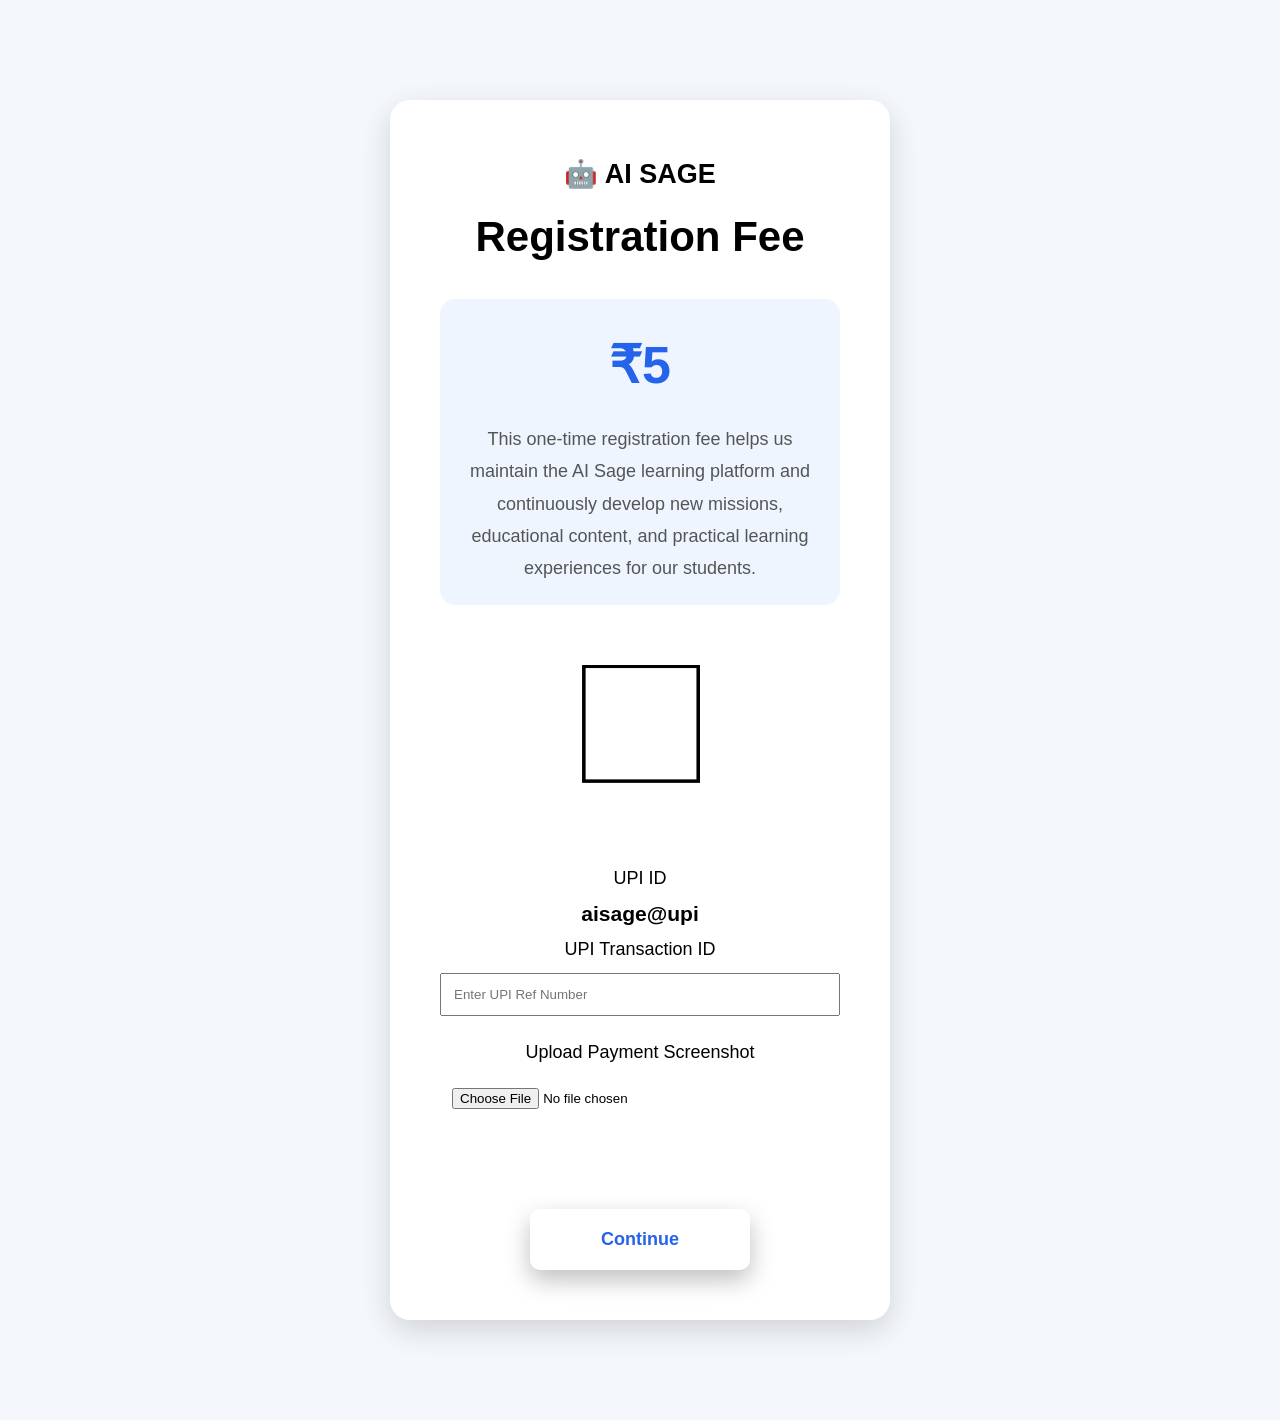
==== payment.html @ 2101b4c4 "AI Sage Genesis v1.0 - Initial Release" ====
<!DOCTYPE html>

<html lang="en">

<head>

<meta charset="UTF-8">

<meta name="viewport"
content="width=device-width, initial-scale=1.0">

<title>AI Sage Payment</title>

<link rel="stylesheet" href="css/style.css">

</head>

<body>

<section class="payment-section">

<div class="payment-card">

<h1>🤖 AI SAGE</h1>

<h2>

Registration Fee

</h2>

<div class="fee-box">

<h1>

₹5

</h1>

<p>

This one-time registration fee helps us maintain the AI Sage learning platform and continuously develop new missions, educational content, and practical learning experiences for our students.

</p>

</div>

<div class="qr-box">

<img src="images/payment_qr.png"

alt="AI Sage QR Code">

</div>

<p>

UPI ID

</p>

<h3>

aisage@upi

</h3>

<label>

UPI Transaction ID

</label>

<input

type="text"

id="transactionID"

placeholder="Enter UPI Ref Number">

<label>

Upload Payment Screenshot

</label>

<input

type="file"

id="paymentScreenshot"

accept="image/*">

<br><br>

<button

class="btn btn-primary"

id="verifyPayment">

Continue

</button>

</div>

</section>

<!-- ===================================== -->
<!-- AI Sage Loading Screen -->
<!-- ===================================== -->

<div id="loadingBox" class="loading-box">

    <h2>⏳ Verifying Payment...</h2>

    <p>Please don't close this page.</p>

    <div class="progress-bar">

        <div class="progress-fill"></div>

    </div>

</div>


<script src="js/payment.js"></script>

</body>


</html>
---- css/style.css ----
/* ===================================
   AI SAGE
   Version 0.2
=================================== */

*{
    margin:0;
    padding:0;
    box-sizing:border-box;
}

body{

    font-family:'Inter',sans-serif;

    font-size:18px;

    line-height:1.8;

}
/*==============================
Navigation
==============================*/

.navbar{

    position:fixed;

    top:0;

    left:0;

    width:100%;

    background:#0f172a;

    display:flex;

    justify-content:space-between;

    align-items:center;

    padding:18px 40px;

    z-index:1000;

}

.logo{

    color:white;

    font-size:34px;

    font-weight:700;

}

.logo span{

    color:#3B82F6;

}

.nav-links{

    display:flex;

    list-style:none;

    gap:35px;

}

.nav-links a{

    text-decoration:none;

    color:white;

    font-weight:bold;

}

.nav-links a:hover{

    color:#60a5fa;

}

/*==============================
Hero
==============================*/

/*=====================================
Hero
=====================================*/

.hero{

    min-height:90vh;

    display:flex;

    justify-content:center;

    align-items:center;

    text-align:center;

    background:linear-gradient(135deg,#16213E,#2563EB);

    color:white;

    padding:120px 40px;

}

.hero-content{

   max-width:1100px;

}

.hero h1{

    font-size:68px;

    font-family:'Poppins',sans-serif;

    margin-bottom:25px;

}

.hero h2{

    font-size:34px;

    font-weight:500;

    line-height:1.5;

    margin-bottom:35px;

}

.hero p{

    font-size:22px;

    line-height:2.2;

    margin-bottom:25px;

}

.hero-highlight{

    font-size:24px;

    font-weight:600;

    color:#FACC15;

    margin-top:20px;

}


.hero-buttons{

    margin-top:50px;

    display:flex;

    justify-content:center;

    gap:25px;

    flex-wrap:wrap;

}


.hero-list{

    list-style:none;

    margin:40px auto;

    width:fit-content;

    text-align:left;

    padding:0;

}

.hero-list li{


    font-size:20px;

    margin:18px 0;

    position:relative;

    padding-left:35px;

    line-height:1.8;

}

.hero-list li::before{

    content:"✓";

    color:#22C55E;

    font-weight:bold;

    position:absolute;

    left:0;

}


.hero-subtitle{

    display:flex;

    flex-direction:column;

    gap:10px;

    margin:35px 0;

}

.hero-subtitle p{

    font-family:'Poppins',sans-serif;

    font-size:34px;

    font-weight:500;

    margin:0;

}


.btn{

    display:inline-block;

    margin-top:35px;

    padding:18px 42px;

    border-radius:10px;

    text-decoration:none;

    font-family:'Poppins',sans-serif;

    font-size:18px;

    font-weight:600;

    transition:all .3s ease;

    cursor:pointer;

    min-width:220px;

    text-align:center;

}

.btn-primary{

    background:#ffffff;

    color:#2563EB;

    border:2px solid #ffffff;

    box-shadow:0 10px 25px rgba(0,0,0,.25);

}


.btn-primary:hover{

    background:#2563EB;

    color:#ffffff;

    border:2px solid #ffffff;

    transform:translateY(-4px);

}

.btn-secondary{

    background:transparent;

    color:white;

    border:2px solid white;

}

.btn-secondary:hover{

    background:white;

    color:#2563EB;

}


.btn:hover{

    background:#dbeafe;

    transform:translateY(-3px);

}


/*=====================================
Why AI Sage
=====================================*/

.why-ai{

    padding:90px 60px;

    background:white;

    text-align:center;

}

.why-ai h2{

    font-size:42px;

    color:#0f172a;

    margin-bottom:20px;

}

.section-text{

    font-size:20px;

    color:#475569;

    margin-bottom:60px;

}

section h2{

    font-size:42px;

    font-weight:700;

}

.success-section{

    min-height:100vh;

    display:flex;

    justify-content:center;

    align-items:center;

    background:#eef3fb;

}

.success-card{

    background:white;

    width:650px;

    padding:50px;

    border-radius:20px;

    text-align:center;

    box-shadow:0 10px 25px rgba(0,0,0,.12);

}

.success-card h1{

    color:#2f62ff;

    margin-bottom:48px;

}

.success-list{

    margin:35px 0;

    line-height:2;

    font-size:18px;

}


.success-badge{

    display:inline-block;

    background:#eafaf0;

    color:#1d7a3d;

    padding:10px 24px;

    border-radius:25px;

    font-weight:600;

    margin:25px 0;

}

.success-card .btn{

    background:#2f62ff;

    color:white;

    padding:16px 36px;

    border-radius:10px;

    text-decoration:none;

    font-weight:600;

    transition:.3s;

}

.success-card .btn:hover{

    background:#1f4fe0;

    transform:translateY(-3px);

}


.success-divider{

    width:120px;

    margin:35px auto;

    border:0;

    height:2px;

    background:#2f62ff;

    opacity:.2;

}



.sucess-icon
{
    font-size:55px;
}



.card-container{

    display:grid;

    grid-template-columns:repeat(auto-fit,minmax(250px,1fr));

    gap:30px;

}

.card{

    background:#f8fafc;

    padding:35px;

    border-radius:15px;

    transition:0.3s;

    box-shadow:0px 10px 25px rgba(0,0,0,0.08);

}

.card:hover{

    transform:translateY(-10px);

}

.card h3{

    margin-bottom:20px;

    color:#2563eb;

}

.card p{

    color:#475569;

    line-height:1.7;

}

/*=====================================
Learning Journey
=====================================*/

.journey{

    background:#eef4ff;

    padding:90px 60px;

    text-align:center;

}

.timeline{

    display:grid;

    grid-template-columns:repeat(auto-fit,minmax(220px,1fr));

    gap:30px;

    margin-top:60px;

}

.step{

    background:white;

    border-radius:15px;

    padding:30px;

    box-shadow:0 8px 20px rgba(0,0,0,0.08);

    transition:.3s;

}

.step:hover{

    transform:translateY(-8px);

}

.circle{

    width:70px;

    height:70px;

    background:#2563eb;

    color:white;

    border-radius:50%;

    display:flex;

    justify-content:center;

    align-items:center;

    font-size:28px;

    font-weight:bold;

    margin:auto;

    margin-bottom:20px;

}

.step h3{

    margin-bottom:15px;

    color:#0f172a;

}




.step p{

    color:#475569;

    line-height:1.6;

}

/*=====================================
Featured Missions
=====================================*/

.missions{

    padding:120px 80px;

    background:#f8fafc;

    text-align:center;

}

.mission-grid{

    display:grid;

    grid-template-columns:repeat(3,1fr);

    gap:35px;

    margin-top:60px;

}

.mission-card{

    background:#ffffff;

    border-radius:18px;

    padding:35px 25px;

    box-shadow:0 8px 25px rgba(0,0,0,0.08);

    display:flex;

    flex-direction:column;

    justify-content:space-between;

    align-items:center;

    min-height:360px;

    transition:0.3s;

}

.mission-card:hover{

    transform:translateY(-8px);

    box-shadow:0 18px 40px rgba(0,0,0,0.15);

}

.mission-icon{

    font-size:52px;

    margin-bottom:20px;

}

.mission-card h3{

    margin-bottom:20px;

    color:#2563EB;

}

.mission-card p{

    line-height:1.8;

    margin-bottom:30px;

}


/*=====================================
AI Sage by Numbers
=====================================*/

.stats{

    background:#ffffff;

    padding:120px 80px;

    text-align:center;

}

.stats-grid{

    display:grid;

    grid-template-columns:repeat(auto-fit,minmax(220px,1fr));

    gap:30px;

    margin-top:60px;

}

.stat-card{

    background:#f8fafc;

    border-radius:18px;

    padding:40px;

    box-shadow:0 10px 25px rgba(0,0,0,.08);

    transition:.3s;

}

.stat-card:hover{

    transform:translateY(-6px);

}

.stat-card h3{

    font-size:48px;

    color:#2563EB;

    margin-bottom:15px;

}

.stat-card p{

    font-size:18px;

    color:#475569;

}

.stat-icon{

    font-size:40px;

    margin-bottom:15px;

}

/*=============================================
                FOOTER
=============================================*/

.footer{

    background:#10182b;

    color:white;

    padding:70px 80px 25px;

}


.footer-container{

    display:grid;

    grid-template-columns:repeat(auto-fit,minmax(220px,1fr));

    gap:50px;

}


.footer-column h2{
    font-size:30px;
    color:#4f8cff;
    margin-bottom:20px;
}


.footer-column h2::after{

    content:"";

    display:block;

    width:70px;

    height:3px;

    background:#4f8cff;

    margin-top:10px;

}


.footer-column h3{

    margin-bottom:20px;

    color:#ffffff;

}


.footer-column p{

    color:#d0d6e5;

    line-height:1.8;

}


.footer-tagline{

    color:#ffd54f;

    font-weight:bold;

    margin-bottom:15px;

}


.footer-column ul{

    list-style:none;

    padding:0;

}


.footer-column li{

    margin-bottom:12px;

}


.footer-column a{

    transition:0.3s;

}

.footer-column a:hover{

    color:#4f8cff;

    padding-left:8px;

}

.footer hr{

    margin:45px 0 25px;

    border:none;

    height:1px;

    background:#33415c;

}


.footer-bottom{

    display:flex;

    justify-content:space-between;

    flex-wrap:wrap;

    gap:15px;

    color:#c5cde0;

    font-size:15px;

}

/*==============================
Payment Page
===============================*/

.payment-section{

padding:100px 20px;

display:flex;

justify-content:center;

background:#f4f7fc;

min-height:100vh;

}

.payment-card{

background:white;

padding:50px;

border-radius:20px;

max-width:500px;

width:100%;

text-align:center;

box-shadow:0 10px 30px rgba(0,0,0,0.15);

}

.payment-card img{

width:250px;

margin:25px auto;

display:block;

}

.payment-card input{

width:100%;

padding:12px;

margin-top:8px;

margin-bottom:20px;

}

/*=========================================
AI Sage Loading Screen
=========================================*/

.loading-box{

    display:none;

    position:fixed;

    top:0;

    left:0;

    width:100%;

    height:100%;

    background:rgba(0,0,0,0.65);

    z-index:9999;

    justify-content:center;

    align-items:center;

    flex-direction:column;

    color:white;

    font-family:Poppins, sans-serif;

}

.progress-bar{

    width:320px;

    height:16px;

    background:#ddd;

    border-radius:30px;

    margin-top:25px;

    overflow:hidden;

}

.progress-fill{

    width:0%;

    height:100%;

    background:#3b82f6;

    animation:loadingAnimation 2s linear infinite;

}

@keyframes loadingAnimation{

    0%{

        width:0%;

    }

    100%{

        width:100%;

    }

}

/*=========================================
Watch Demo Page
=========================================*/

.watch-section{

    display:flex;

    justify-content:center;

    padding:70px 20px;

    background:#eef3fb;

}

.watch-card{

    background:white;

    max-width:1050px;

    width:100%;

    padding:50px;

    border-radius:20px;

    text-align:center;

    box-shadow:0 12px 30px rgba(0,0,0,.15);

}

.watch-card h2{

    color:#2f62ff;

    margin-bottom:20px;

}

.watch-card video{

    width:100%;

    max-width:800px;

    border-radius:18px;

    margin:25px 0;

    box-shadow:0 8px 20px rgba(0,0,0,.18);

}

.mission-list{

    list-style:none;

    padding:0;

    font-size:18px;

    line-height:2;

}

/*=========================================
Welcome Message
=========================================*/

.welcome-heading{

    color:#2f62ff;

    margin-top:20px;

    margin-bottom:10px;

    font-size:24px;

}

.welcome-message{

    font-size:17px;

    line-height:1.8;

    color:#555;

    margin-bottom:25px;

}

/*=========================================
Mission Progress Card
=========================================*/

.progress-card{

    background:#f8fbff;

    border:1px solid #dce8ff;

    border-radius:15px;

    padding:15px 20px;

    margin:20px 0;

    box-shadow:0 4px 10px rgba(0,0,0,.08);

}

.progress-card h3{

    color:#2f62ff;

    margin:0 0 10px 0;

}

.progress-list{

    list-style:none;

    padding:0;

    margin:0;

    display:inline-block;

    text-align:left;

}

.progress-list li{

    padding:3px 0;

    font-size:16px;

    line-height:1.4;

}

/*=========================================
Mission Buttons
=========================================*/

.mission-buttons{

    margin-top:30px;

}

.btn-secondary{

    display:inline-block;

    padding:12px 24px;

    border-radius:10px;

    background:#f5f5f5;

    color:#333;

    text-decoration:none;

    font-weight:600;

    border:1px solid #ddd;

    transition:.3s;

}

.btn-secondary:hover{

    background:#e9e9e9;

}

/*=========================================
Registration Page
=========================================*/

.register-section{

    display:flex;

    justify-content:center;

    align-items:center;

    min-height:100vh;

    background:#eef3fb;

    padding:40px 20px;

}

.register-card{

    background:white;

    width:100%;

    max-width:750px;

    padding:45px;

    border-radius:20px;

    box-shadow:0 12px 30px rgba(0,0,0,.15);

}

.register-card h1{

    text-align:center;

    margin-bottom:10px;

}

.register-card h2{

    text-align:center;

    color:#2f62ff;

    margin-bottom:15px;

}

.register-subtitle{

    text-align:center;

    color:#555;

    line-height:1.7;

    margin-bottom:35px;

}


.register-card label{

    display:block;

    margin-top:18px;

    margin-bottom:8px;

    font-weight:600;

}

.register-card input,

.register-card select{

    width:100%;

    padding:14px;

    border:1px solid #d0d7e2;

    border-radius:10px;

    font-size:16px;

    box-sizing:border-box;

    transition:.3s;

}

.register-card input:focus,

.register-card select:focus{

    outline:none;

    border-color:#2f62ff;

    box-shadow:0 0 8px rgba(47,98,255,.20);

}

.register-card button{

    width:100%;

    margin-top:35px;

    padding:16px;

    border:none;

    border-radius:10px;

    background:#2f62ff;

    color:white;

    font-size:18px;

    font-weight:600;

    cursor:pointer;

    transition:.3s;

}

.register-card button:hover{

    background:#1f4ed8;

    transform:translateY(-2px);

}

/*=========================================
Registration Progress
=========================================*/

.step-progress{

    display:flex;

    justify-content:space-between;

    margin:30px 0;

    padding:15px;

    background:#f4f8ff;

    border-radius:12px;

    font-size:14px;

    font-weight:600;

}

.step-progress span{

    color:#888;

}

.active-step{

    color:#2f62ff !important;

}

.footer-text{

    margin-top:25px;

    text-align:center;

    color:#777;

    font-size:13px;

}

/*=========================================================
                    FOOTER
=========================================================*/

.footer{

    background:#0f172a;

    color:#ffffff;

    padding:60px 8% 25px;

    margin-top:70px;

}

.footer-container{

    display:grid;

    grid-template-columns:repeat(auto-fit,minmax(220px,1fr));

    gap:40px;

}

.footer-column h2{

    margin-bottom:15px;

    color:#ffffff;

}

.footer-column h3{

    margin-bottom:15px;

    color:#60a5fa;

}

.footer-tagline{

    color:#93c5fd;

    font-weight:600;

    margin-bottom:15px;

}

.footer-column p{

    color:#cbd5e1;

    line-height:1.8;

}

.footer-column ul{

    list-style:none;

    padding:0;

}

.footer-column ul li{

    margin-bottom:12px;

    color:#cbd5e1;

}

.footer-column a{

    color:#cbd5e1;

    text-decoration:none;

    transition:.3s;

}

.footer-column a:hover{

    color:#60a5fa;

}

.footer hr{

    margin:40px 0 25px;

    border:none;

    border-top:1px solid rgba(255,255,255,0.15);

}

.footer-bottom{

    text-align:center;

}

.footer-bottom p{

    margin:8px 0;

    color:#cbd5e1;

}

.footer-powered{

    margin-top:25px;

    padding-top:20px;

    border-top:1px solid rgba(255,255,255,0.10);

    font-size:14px;

    color:#94a3b8;

    line-height:1.8;

}

/*======================================
Registration Fee
======================================*/

.fee-box{

    background:#eef5ff;

    border-radius:15px;

    padding:20px;

    margin:25px 0;

}

.fee-box h1{

    color:#2563EB;

    font-size:52px;

    margin-bottom:10px;

}

.fee-box p{

    color:#555;

    line-height:1.8;

}

.student-id-card{

    margin:30px auto;

    padding:25px;

    border-radius:15px;

    background:#eef5ff;

    border:2px dashed #2563EB;

}

.student-id-card h3{

    color:#666;

    margin-bottom:12px;

}

.student-id-card h2{

    color:#2563EB;

    font-size:34px;

    letter-spacing:2px;

}

/*=========================================
Legal Footer
=========================================*/

.footer-column ul li a{

    color:#cbd5e1;

    text-decoration:none;

    transition:.3s;

}

.footer-column ul li a:hover{

    color:#60a5fa;

}

/*=========================================
Student ID Information
=========================================*/

.student-id-info{

    margin-top:35px;

    padding:25px;

    background:#f8fbff;

    border-radius:15px;

    border-left:5px solid #2563EB;

    text-align:left;

}

.student-id-info h4{

    color:#2563EB;

    margin-bottom:15px;

}

.student-id-info p{

    color:#555;

    line-height:1.8;

    margin-bottom:18px;

}

.student-id-info ul{

    margin-left:20px;

    color:#444;

    line-height:2;

}

.footer-version{

    margin-top:18px;

    color:#94a3b8;

    font-size:14px;

    letter-spacing:1px;

}

/*=========================================
About AI Sage
=========================================*/

.about-section{

    padding:90px 8%;

    background:white;

    text-align:center;

}

.about-section h2{

    color:#0F172A;

    margin-bottom:20px;

    font-size:42px;

}

.about-subtitle{

    color:#2563EB;

    font-size:22px;

    font-weight:600;

    margin-bottom:30px;

}

.about-section p{

    max-width:900px;

    margin:20px auto;

    line-height:2;

    color:#555;

}

/*=========================================
            OUR VISION
=========================================*/

.vision-section{

    padding:90px 8%;

    background:#F8FAFC;

    text-align:center;

}

.vision-section h2{

    font-size:42px;

    color:#0F172A;

    margin-bottom:20px;

}

.vision-subtitle{

    font-size:22px;

    color:#2563EB;

    font-weight:600;

    margin-bottom:30px;

}

.vision-section p{

    max-width:900px;

    margin:18px auto;

    line-height:2;

    color:#555;

}

/*=========================================
        FINAL CALL TO ACTION
=========================================*/

.cta-section{

    padding:90px 8%;
    background:linear-gradient(135deg,#0F172A,#2563EB);
    color:white;
    text-align:center;

}

.cta-container{

    max-width:1200px;
    margin:auto;

}

.cta-section h2{

        font-size:52px;
    margin-bottom:25px;
    font-weight:700;


}


.cta-description{

    font-size:22px;
    line-height:1.8;
    max-width:900px;
    margin:auto;
    margin-bottom:45px;

}

.cta-section p{

    font-size:20px;
    line-height:1.8;
    color:#E2E8F0;
    margin-bottom:40px;

}

.cta-buttons{

    display:flex;
    justify-content:center;
    gap:25px;
    flex-wrap:wrap;
     margin-top:45px;
}

.cta-buttons .btn{

    width:220px;

    height:60px;

    font-size:18px;

    display:flex;

    justify-content:center;

    align-items:center;

    white-space:nowrap;

}


/*=========================================
        CTA FLOW
=========================================*/

.registration-flow{

    display:flex;

    justify-content:center;

    align-items:center;

    gap:25px;

    flex-wrap:wrap;

    margin:50px 0;

}

.flow-step{

    width:260px;
    min-height:320px;

    padding:30px;

    display:flex;
    flex-direction:column;
    align-items:center;

    border-radius:18px;

    background:#fff;

    box-shadow:0 12px 30px rgba(0,0,0,.18);

}

.flow-step:hover{

    transform:translateY(-8px);

}

.flow-number{

    display:inline-flex;

    justify-content:center;

    align-items:center;

    width:60px;

    height:60px;

    border-radius:50%;

    background:#2563EB;

    color:white;

    font-size:28px;

    font-weight:bold;

    margin-bottom:15px;

}

.flow-step h4{

    margin-top:18px;

    margin-bottom:18px;

    color:#2563EB;

    min-height:45px;

    line-height:1.4;

    text-align:center;

}

.flow-step p{

    line-height:1.8;

    min-height:70px;

    color:#555;

    text-align:center;

}

.flow-arrow{

    font-size:42px;

    color:white;

    font-weight:bold;

    margin:0 15px;
}

.cta-note{

    max-width:850px;

    margin:40px auto 0;

    color:#E2E8F0;

    line-height:1.9;

    font-size:16px;

}

/*=========================================
CTA Improvements
=========================================*/

.cta-flow-title{

    margin-top:40px;

    margin-bottom:35px;

    font-size:30px;

    color:white;

    font-weight:600;

}

.price-tag{

    margin-top:auto;

    font-size:34px;

    color:#2563EB;

    font-weight:700;

}

.student-benefits{

    width:100%;

    max-width:600px;

    margin:50px auto 0;

    padding:35px;

    background:rgba(255,255,255,.12);

    border-radius:18px;

}

.student-benefits h3{

    color:white;

    margin-bottom:18px;

}

.student-benefits p{

    color:#E2E8F0;

    margin-bottom:30px;

}

.benefit-grid{

    display:grid;

    grid-template-columns:repeat(auto-fit,minmax(220px,1fr));

    gap:15px;

    margin-top:20px;

}

.benefit-grid div{

    background:white;

    color:#1E293B;

    padding:14px;

    border-radius:12px;

    font-weight:500;

}

.cta-divider{

    width:140px;

    margin:50px auto;

    border:none;

    border-top:2px solid rgba(255,255,255,.35);

}

.student-roadmap{

    width:420px;

    margin:35px auto;

}

.roadmap-item{

    background:#ffffff;

    color:#1e3a8a;
    
    width:320px;

    padding:16px;

    margin:12px auto;

    border-radius:10px;

    font-weight:600;

    text-align:center;

    box-shadow:0 6px 15px rgba(0,0,0,.12);

}

.roadmap-arrow{

    text-align:center;

    font-size:30px;

    color:#93c5fd;

    font-weight:bold;

}

.roadmap-destination{

    background:linear-gradient(135deg,#2563EB,#1D4ED8);

    color:white;

    padding:25px;

    border-radius:12px;

    text-align:center;

    font-size:18px;

    font-weight:600;

    margin-top:15px;

}

.version-badge{

    width:fit-content;

    margin:50px auto 20px;

    background:white;

    color:#2563EB;

    padding:10px 28px;

    border-radius:30px;

    font-weight:700;

    box-shadow:0 8px 18px rgba(0,0,0,.15);

}

.version-badge span{

    color:#64748B;

}

.journey-message{

    margin-top:30px;

    color:white;

    line-height:2;

    text-align:center;

    font-size:17px;

    max-width:700px;

    margin-left:auto;

    margin-right:auto;

}

/* ===========================================
   Registration Information Box
=========================================== */

.registration-note {

    margin: 25px 0;

    padding: 18px 20px;

    background: #f8fbff;

    border-left: 5px solid #2563eb;

    border-radius: 10px;

    text-align: left;

    font-size: 0.95rem;

    line-height: 1.6;

    color: #333;

}

.registration-note h3 {

    margin-bottom: 12px;

    color: #2563eb;

    font-size: 1.05rem;

}

.registration-note p {

    margin-bottom: 10px;

}

.secure-note {

    margin-top: 18px;

    text-align: center;

    font-size: 0.85rem;

    color: #666;

}

.registration-note strong{

    color:#2563eb;

    font-weight:700;

}

.form-divider{

    margin:25px 0;

    border:none;

    border-top:1px solid #e5e7eb;

}



/* ===========================================
   Consent Checkbox
=========================================== */

.consent-container{

    margin-top:25px;

    margin-bottom:25px;

}

.consent-checkbox{

    display:flex;

    align-items:flex-start;

    gap:10px;

    cursor:pointer;

    font-size:0.95rem;

    line-height:1.5;

    color:#333;

}

.consent-checkbox input{

    margin-top:4px;

    width:18px;

    height:18px;

    flex-shrink:0;

}

.consent-checkbox a{

    color:#2563eb;

    font-weight:600;

    text-decoration:none;

}

.consent-checkbox a:hover{

    text-decoration:underline;

}

.secure-note{

    font-size:0.82rem;

    color:#6b7280;

}
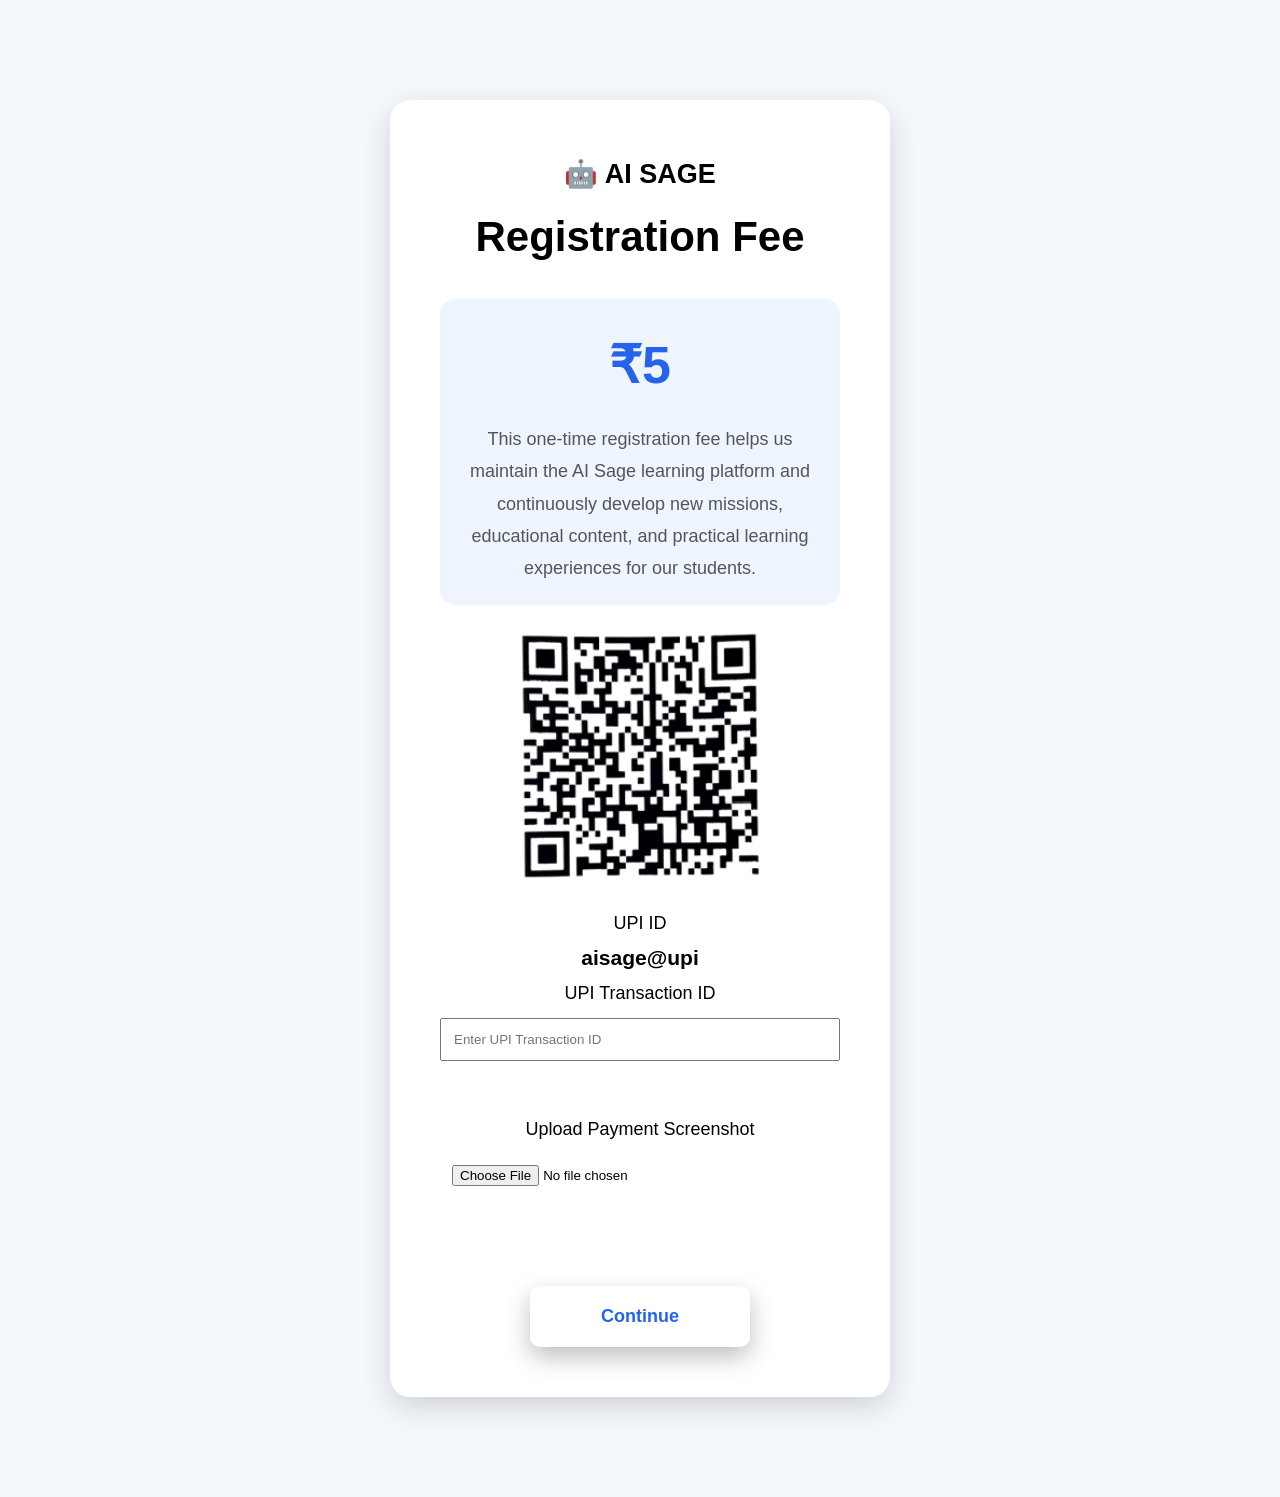
==== commit 990fae78: "Update payment form validation" ====
--- a/payment.html
+++ b/payment.html
@@ -72,12 +72,12 @@
 </label>
 
 <input
+    type="text"
+    id="transactionId"
+    placeholder="Enter UPI Transaction ID"
+    required>
 
-type="text"
-
-id="transactionID"
-
-placeholder="Enter UPI Ref Number">
+<br><br>
 
 <label>
 
@@ -91,7 +91,8 @@
 
 id="paymentScreenshot"
 
-accept="image/*">
+accept="image/*"
+required>
 
 <br><br>
 
@@ -115,7 +116,7 @@
 
 <div id="loadingBox" class="loading-box">
 
-    <h2>⏳ Verifying Payment...</h2>
+    <h2>⏳ Submitting Registration...</h2>
 
     <p>Please don't close this page.</p>
 
@@ -133,4 +134,4 @@
 </body>
 
 
-</html>+</html>
